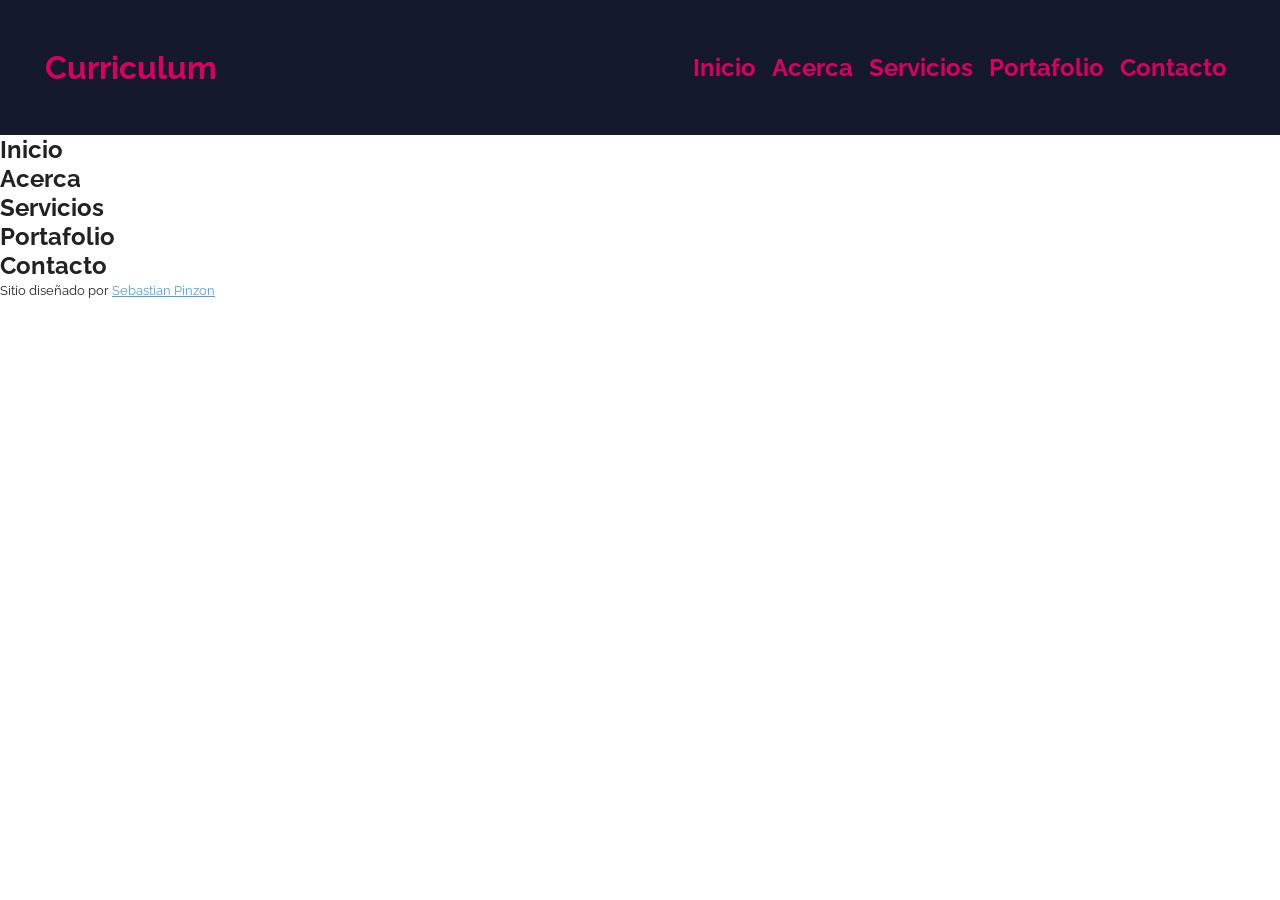
==== index.html @ c669c1c5 "bueno loca pongase a trabajar que falta hasto por hacer" ====
<!DOCTYPE html>
<html lang="en">
<head>
    <meta charset="UTF-8">
    <meta http-equiv="X-UA-Compatible" content="IE=edge">
    <meta name="viewport" content="width=device-width, initial-scale=1.0">
    <title>Landing Page</title>
    <link rel="canonical" href="https://KitanaiTamashi.github.io/Curriculum/Portafolio">
    <link rel="favicon" href="https://KitanaiTamashi.github.io/Curriculum/Portafolio/assets/favicon.png">
    <link rel="stylesheet" href="https://KitanaiTamashi.github.io/Curriculum/Portafolio/assets/favicon.png">
    <meta property="og:image" name="twitter:image" content="https://KitanaiTamashi.github.io/Curriculum/Portafolio/assets/hero-image-home.jpg">
    <meta property="og:url" name="twitter:url" content="https://KitanaiTamashi.github.io/Curriculum/Portafolio">
    <link rel="preconnect" href="https://fonts.googleapis.com">
<link rel="preconnect" href="https://fonts.gstatic.com" crossorigin>
<link href="https://fonts.googleapis.com/css2?family=Raleway:wght@700&display=swap" rel="stylesheet">
    <link rel="stylesheet" href="style.css">
</head>
<body>
  <header class="header">
      <section class="container">
          <div class="logo">
              <a href="index.html">Curriculum</a>
          </div>
          <buttom class="menu-btn">
            <svg xmlns="http://www.w3.org/2000/svg" width="24" height="24" viewBox="0 0 24 24"><path d="M4 6H20V8H4zM4 11H20V13H4zM4 16H20V18H4z"/></svg>
            <svg class="none" xmlns="http://www.w3.org/2000/svg" width="24" height="24" viewBox="0 0 24 24"><path d="M16.192 6.344L11.949 10.586 7.707 6.344 6.293 7.758 10.535 12 6.293 16.242 7.707 17.656 11.949 13.414 16.192 17.656 17.606 16.242 13.364 12 17.606 7.758z"/></svg>
          </buttom>
          <nav class="menu">            
            <a href="#inicio">Inicio</a>
            <a href="#acerca">Acerca</a>
            <a href="#servicios">Servicios</a>
            <a href="#portafolio">Portafolio</a>
            <a href="#contacto">Contacto</a>
          </nav>          
      </section>
  </header>
  <section id="inicio" class="home">
      <h2>Inicio</h2>
  </section>
  <section id="acerca" class="about">
    <h2>Acerca</h2>
</section>
<section id="servicios" class="services">
    <h2>Servicios</h2>
</section>
<section id="portafolio" class="portafolio">
    <h2>Portafolio</h2>
</section>
<section id="contacto" class="contact">
    <h2>Contacto</h2>
</section>
<footer class="footer">
    <small>Sitio diseñado por <a href="https://github.com/KitanaiTamashi">Sebastian Pinzon</a></small>
</footer>
<script src="script.js"></script>
</body>
</html>
---- style.css ----
/**************Custom Properties**************/
:root{
 --first-color: #D90062;
--first-alpha-color: rgba(217, 0, 98, 0.75);
--second-color: #14192D;
--second-alpha-color: rgba(20, 25, 45, 0.75);
--third-color: #501464;
--third-alpha-color: rgba(80, 20, 100, 0.75);
--white-color: #FFFFFF;
--black-color: #000000;
--gray-light-color: #F3F3F3;
--gray-color: #CCCCCC;
--gray-dark-color: #666666;
--black-color: #000000;
--link-color: #509EE3;
--title-color: #333333;
--text-color: #222222;
--white-alpha-color:rgba(255, 255, 255, 0.5);
--black-alpha-color: rgba(0, 0, 0, 0.5);
--font:"raleway",sans-serif;
--max-width: 1200px;
--header-height:6rem;
}

/**************Reset************/
html{
    box-sizing:border-box;
    font-family: var(--font);
    font: size 16px;
    scroll-behavior: smooth;

}

*,
*::after,
*::before{
    box-sizing:inherit;
}
body{
    margin: 0;
    overflow-x: hidden;
    color:var(--text-color);
}
a{
    color:var(--link-color) ;
    transition: all 0.5s ease-out;
}
a:hover{
    opacity: 0.75;
}
h1{
 margin:0;
 font-size:2rem;
}
h2{
    margin:0;
    font-size:1.5rem;
}
h3{
    margin:0;
    font-size:1.25rem;
}
h4{
    margin:0;
    font-size:1rem;
}
h5{
    margin:0;
    font-size:0.85rem;
}
h6{
    margin:0;
 font-size:0.7rem;
}
img{
    max-width:100% ;
    height: auto;
}
p{
    
    line-height: 1.6;
    
}
/**********Components*********/
/************Menu****************/
.menu-btn{
    outline: thin solid var(--first-color);
    border:0;
    cursor: pointer;
    background-color: var(--second-color);
}
.menu-btn svg{
    fill:var(--first-color)
}
.menu{
    position: fixed;
    left: 0;
    bottom: var(--header-height);
    width: 100%;
    display: flex;
    flex-direction: column;
    background-color: var(--second-color);
    opacity: 0;
    pointer-events: none;
    transition: opacity 0.5s ease;
}
.menu.is-active{
    opacity: 1;
    pointer-events: auto;
}
.menu a{
    padding: 1rem;
    font-size: 1.5rem;
    font-weight: bold;
    text-align: center;
    text-decoration: none;
    color: var(--first-color);
}
.menu a:hover{
    color: var(--white-color);
    background-color: var(--first-color);
}

@media screen and (min-width:1024px){
    .menu-btn{
        display: none;
    }
    .menu{
        position: static;
        width: auto;
        flex-direction: row;
        opacity: 1;
        pointer-events: auto;
    }
    .menu a{
        padding: 0.5rem;
    }
    .menu a:hover{
        background-color: transparent;
    }
}
/**********Utilities***********/

.box-shadow-1{
    box-shadow: 4px 4px 16px rgba(0, 0, 0, 0.25);
}

.container {
    margin-left: auto;
    margin-right: auto;
    max-width: var(--max-width);
}

.none {
    display: none;

}

/***********Site Style**********/

.header {
    position: sticky;
    left:0;
    bottom: 0;
    z-index:999;
    padding: 1rem;
    width: 100%;
    height: var(--header-height);
    background-color: var(--second-color);

}
.header > .container{
    display: flex;
    justify-content: space-between;
    align-items: center;
}
.logo a{
    color: var(--first-color);
    font-weight: bold;
    font-size: 2rem;
    text-decoration: none;
}

@media screen and (min-width: 768px){

}


@media screen and (min-width: 1024px) {
    .header{
        position: sticky;
        top: 0;
        padding: 2.8rem;
        height:calc(var(--header-height)-0.5rem);
    }    
}
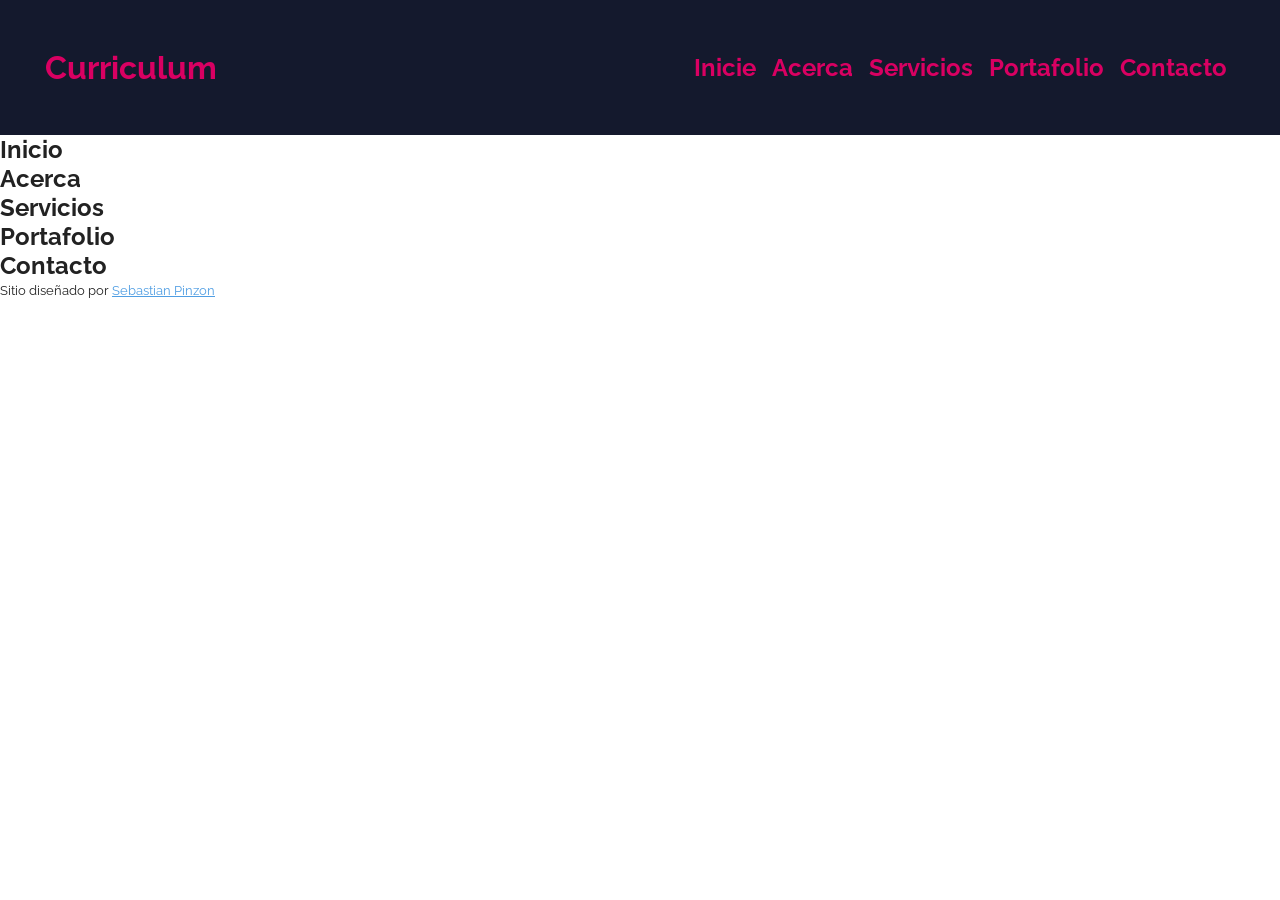
==== commit da4fe65a: "primera subida" ====
--- a/index.html
+++ b/index.html
@@ -26,7 +26,7 @@
             <svg class="none" xmlns="http://www.w3.org/2000/svg" width="24" height="24" viewBox="0 0 24 24"><path d="M16.192 6.344L11.949 10.586 7.707 6.344 6.293 7.758 10.535 12 6.293 16.242 7.707 17.656 11.949 13.414 16.192 17.656 17.606 16.242 13.364 12 17.606 7.758z"/></svg>
           </buttom>
           <nav class="menu">            
-            <a href="#inicio">Inicio</a>
+            <a href="#inicio">Inicie</a>
             <a href="#acerca">Acerca</a>
             <a href="#servicios">Servicios</a>
             <a href="#portafolio">Portafolio</a>
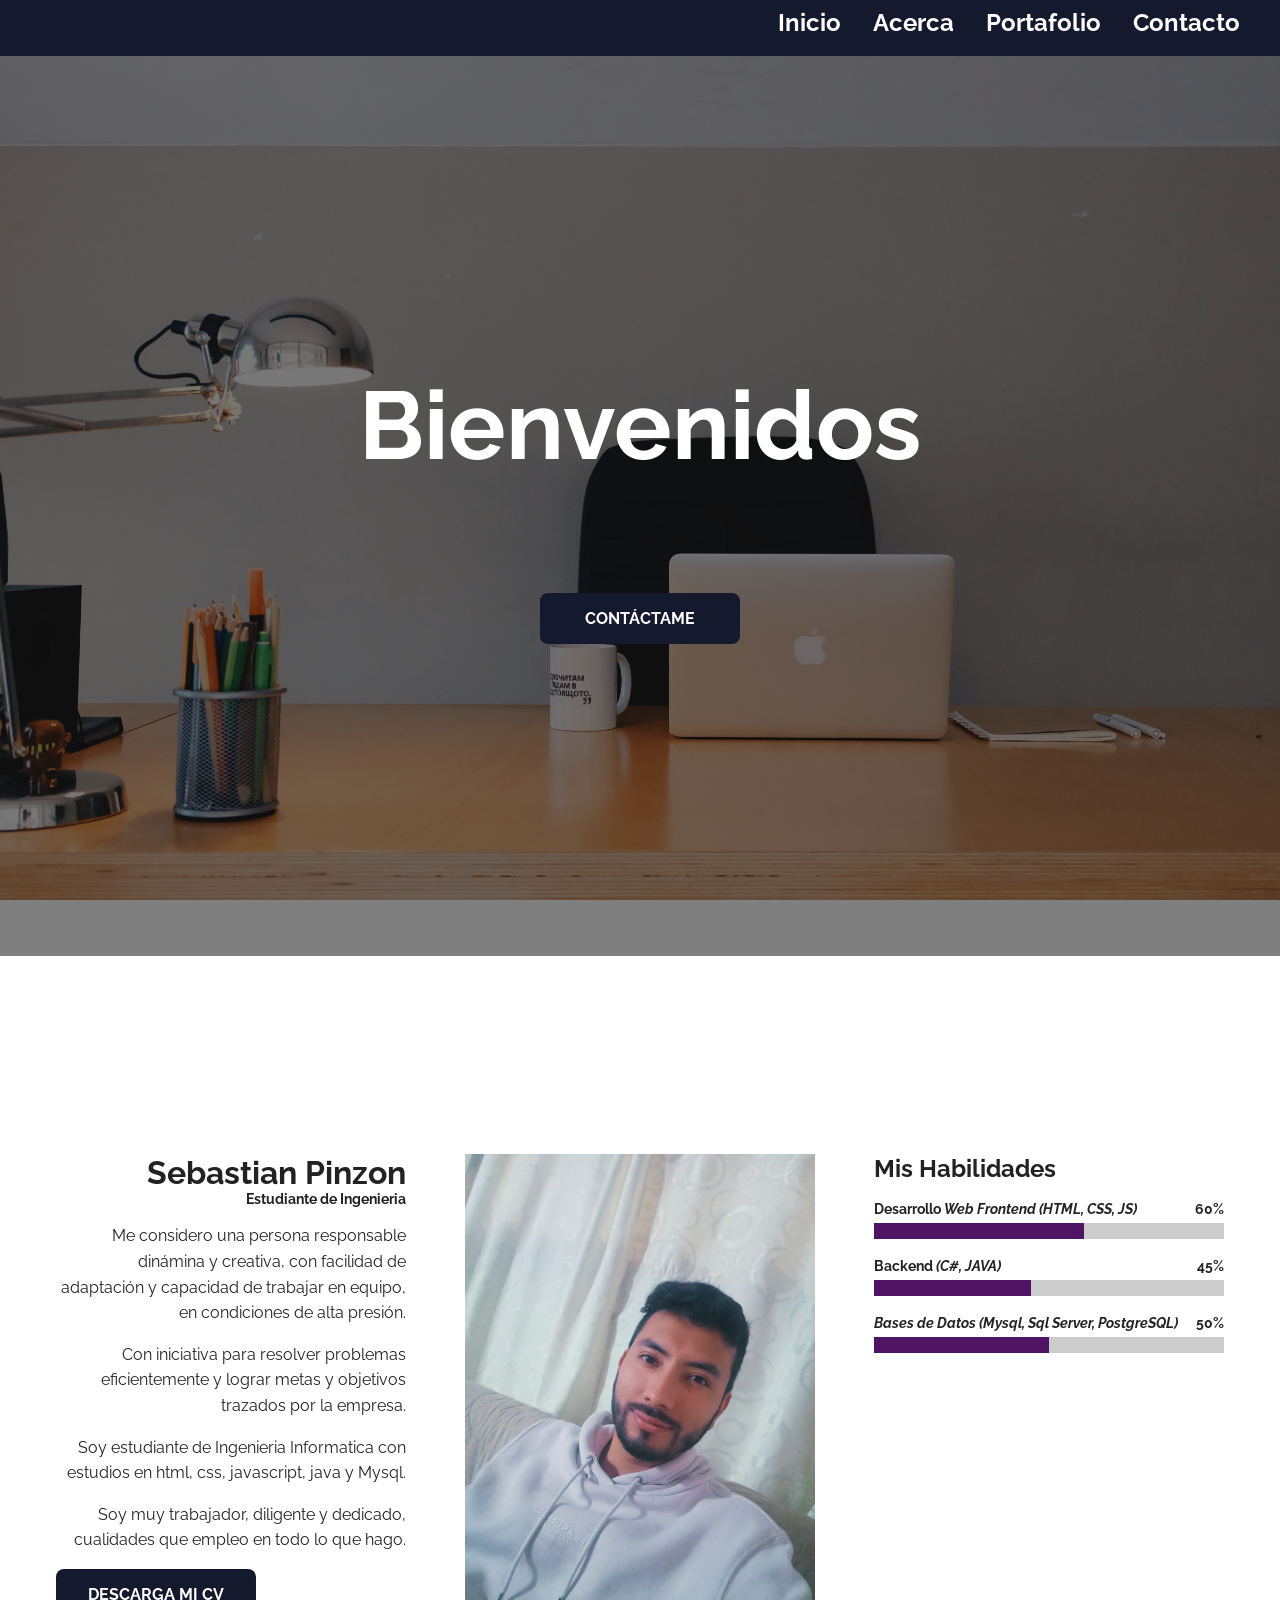
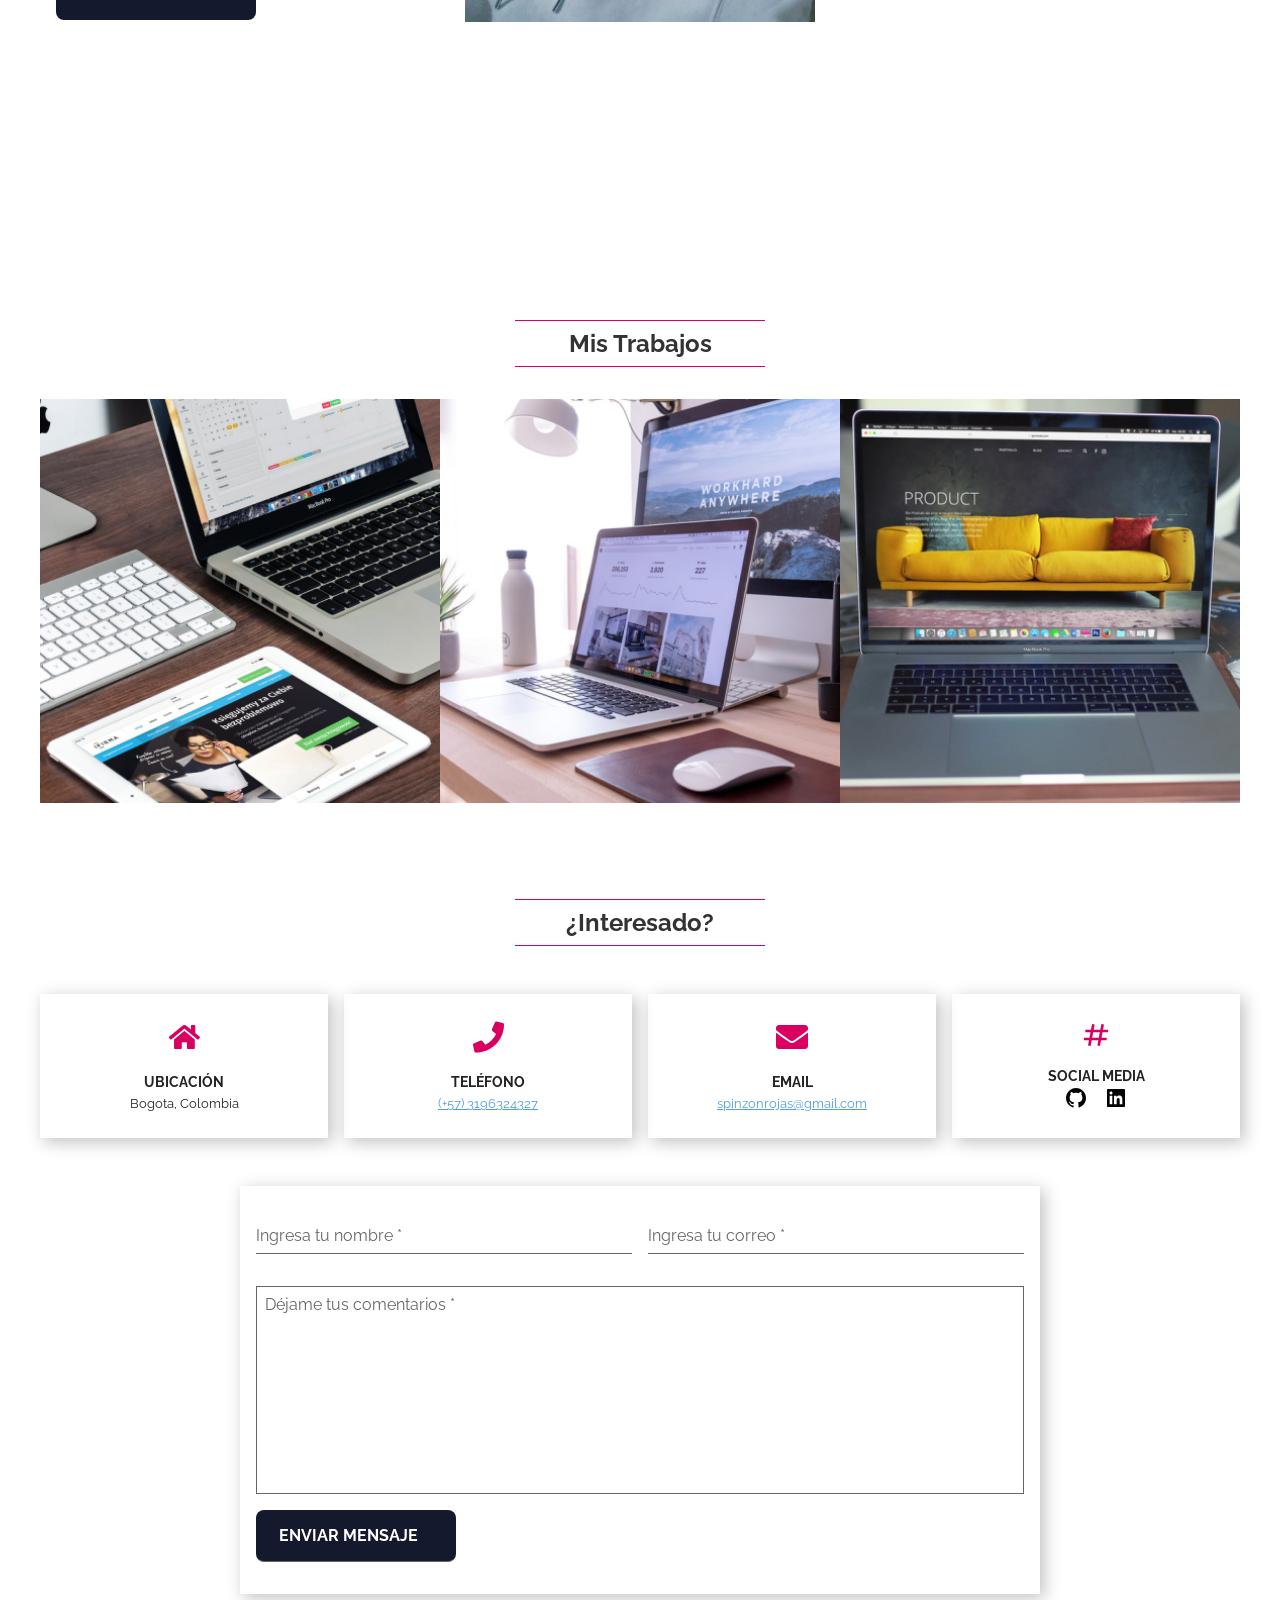
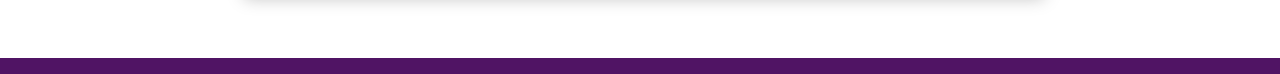
==== commit 7f145b0c: "segundo commit" ====
--- a/index.html
+++ b/index.html
@@ -1,57 +1,417 @@
 <!DOCTYPE html>
-<html lang="en">
+<html lang="es">
+
 <head>
-    <meta charset="UTF-8">
-    <meta http-equiv="X-UA-Compatible" content="IE=edge">
-    <meta name="viewport" content="width=device-width, initial-scale=1.0">
-    <title>Landing Page</title>
-    <link rel="canonical" href="https://KitanaiTamashi.github.io/Curriculum/Portafolio">
-    <link rel="favicon" href="https://KitanaiTamashi.github.io/Curriculum/Portafolio/assets/favicon.png">
-    <link rel="stylesheet" href="https://KitanaiTamashi.github.io/Curriculum/Portafolio/assets/favicon.png">
-    <meta property="og:image" name="twitter:image" content="https://KitanaiTamashi.github.io/Curriculum/Portafolio/assets/hero-image-home.jpg">
-    <meta property="og:url" name="twitter:url" content="https://KitanaiTamashi.github.io/Curriculum/Portafolio">
-    <link rel="preconnect" href="https://fonts.googleapis.com">
-<link rel="preconnect" href="https://fonts.gstatic.com" crossorigin>
-<link href="https://fonts.googleapis.com/css2?family=Raleway:wght@700&display=swap" rel="stylesheet">
-    <link rel="stylesheet" href="style.css">
+  <meta charset="UTF-8">
+  <meta name="viewport" content="width=device-width, initial-scale=1.0">
+  <link rel="preconnect" href="https://fonts.gstatic.com">
+  <link href="https://fonts.googleapis.com/css2?family=Raleway:wght@400;700&display=swap" rel="stylesheet">
+  <link rel="stylesheet" href="style.css">
+  <title>Portafolio CV - jonmircha</title>
+  <meta name="description"
+    content="Hola bienvenidos a mi Portafolio Profesional, soy Sebastian Pinzon, Desarrollador ">
+  <link rel="canonical" href="https://jonmircha.github.io/youtube-taller-maquetacion/portafolio-cv">
+  <link rel="favicon" href="https://jonmircha.github.io/youtube-taller-maquetacion/portafolio-cv/assets/favicon.png">
+  <link rel="apple-touch-icon"
+    href="https://jonmircha.github.io/youtube-taller-maquetacion/portafolio-cv/assets/favicon.png">
+  <meta name="theme-color" content="#d9006">
+  <meta name="twitter:card" content="summary">
+  <meta property="og:type" content="website">
+  <meta property="og:title" name="twitter:title" content="Portafolio CV - jonmircha">
+  <meta property="og:description" name="twitter:description"
+    content="Hola bienvenidos a mi Portafolio Profesional, soy Jonathan MirCha, Desarrollador Web">
+  <meta property="og:image" name="twitter:image"
+    content="https://jonmircha.github.io/youtube-taller-maquetacion/portafolio-cv/assets/hero-image-home.jpg">
+  <meta property="og:url" name="twitter:url"
+    content="https://jonmircha.github.io/youtube-taller-maquetacion/portafolio-cv">
 </head>
+
 <body>
   <header class="header">
-      <section class="container">
-          <div class="logo">
-              <a href="index.html">Curriculum</a>
-          </div>
-          <buttom class="menu-btn">
-            <svg xmlns="http://www.w3.org/2000/svg" width="24" height="24" viewBox="0 0 24 24"><path d="M4 6H20V8H4zM4 11H20V13H4zM4 16H20V18H4z"/></svg>
-            <svg class="none" xmlns="http://www.w3.org/2000/svg" width="24" height="24" viewBox="0 0 24 24"><path d="M16.192 6.344L11.949 10.586 7.707 6.344 6.293 7.758 10.535 12 6.293 16.242 7.707 17.656 11.949 13.414 16.192 17.656 17.606 16.242 13.364 12 17.606 7.758z"/></svg>
-          </buttom>
-          <nav class="menu">            
-            <a href="#inicio">Inicie</a>
-            <a href="#acerca">Acerca</a>
-            <a href="#servicios">Servicios</a>
-            <a href="#portafolio">Portafolio</a>
-            <a href="#contacto">Contacto</a>
-          </nav>          
-      </section>
+    <section class="container">
+      <div class="logo">
+        <a href="index.html"></a>
+      </div>
+      <button class="menu-btn">
+        <svg xmlns="http://www.w3.org/2000/svg" width="24" height="24" viewBox="0 0 24 24">
+          <path d="M4 6H20V8H4zM4 11H20V13H4zM4 16H20V18H4z" />
+        </svg>
+        <svg class="none" xmlns="http://www.w3.org/2000/svg" width="24" height="24" viewBox="0 0 24 24">
+          <path
+            d="M16.192 6.344L11.949 10.586 7.707 6.344 6.293 7.758 10.535 12 6.293 16.242 7.707 17.656 11.949 13.414 16.192 17.656 17.606 16.242 13.364 12 17.606 7.758z" />
+        </svg>
+      </button>
+      <nav class="menu">
+        <a href="#inicio">Inicio</a>
+        <a href="#acerca">Acerca</a>
+        
+        <a href="#portafolio">Portafolio</a>
+        
+        <a href="#contacto">Contacto</a>
+      </nav>
+    </section>
   </header>
   <section id="inicio" class="home">
-      <h2>Inicio</h2>
+    <article class="hero-image" style="--hero-image: url('assets/hero-image-home.jpg'); --hero-attachment: fixed;">
+      <aside class="hero-image-opacity" style="--hero-opacity-color: var(--black-alpha-color);">
+        <div class="hero-image-content">
+          <h2 class="hero-image-title" style="--hero-text-color: var(--white-color);">
+            Bienvenidos <br><br>
+          </h2>
+          <a href="#contacto" class="btn">CONTÁCTAME</a>
+        </div>
+      </aside>
+    </article>
   </section>
-  <section id="acerca" class="about">
-    <h2>Acerca</h2>
-</section>
-<section id="servicios" class="services">
-    <h2>Servicios</h2>
-</section>
-<section id="portafolio" class="portafolio">
-    <h2>Portafolio</h2>
-</section>
-<section id="contacto" class="contact">
-    <h2>Contacto</h2>
-</section>
-<footer class="footer">
-    <small>Sitio diseñado por <a href="https://github.com/KitanaiTamashi">Sebastian Pinzon</a></small>
-</footer>
-<script src="script.js"></script>
+  <section id="acerca" class="about section container full-lg-screen">
+    <article class="text-lg-right">
+      <aside class="text-center text-lg-right">
+        <h1>Sebastian Pinzon</h1>
+        <h5>Estudiante de Ingenieria</h5>
+      </aside>
+      <p>Me considero una persona responsable dinámina y creativa, con facilidad de adaptación y capacidad de trabajar en equipo, en condiciones de alta presión.
+        </p>
+      <p>Con iniciativa para resolver problemas eficientemente y lograr metas y objetivos trazados por la empresa.</p>
+      <p>Soy estudiante de Ingenieria Informatica con estudios en html, css,
+        javascript, java y Mysql.</p>
+      <p>Soy muy trabajador, diligente y dedicado, cualidades que
+        empleo en todo lo que hago.
+      </p>
+      <div class="text-center text-lg-left">
+        <a class="btn" href="assets/Sebastian Pinzon.pdf" download target="_blank" rel="noopener">DESCARGA MI CV</a>
+      </div>
+    </article>
+    <article>
+      <img class="gray-scale" src="assets/SebastianFoto.jpeg" alt="Sebastian">
+    </article>
+    <article>
+      <h2 class="text-center text-lg-left">Mis Habilidades</h2>
+      <div class="progress">
+        <p>
+          <b>Desarrollo <i>Web Frontend (HTML, CSS, JS)</i> </b>
+          <b>60%</b>
+        </p>
+        <progress value="60" min="0" max="100"></progress>
+      </div>
+      <div class="progress">
+        <p>
+          <b>Backend <i>(C#, JAVA)</i></b>
+          <b>45%</b>
+        </p>
+        <progress value="45" min="0" max="100"></progress>
+      </div>
+      <div class="progress">
+        <p>
+          <b><i>Bases de Datos</i>  <i>(Mysql, Sql Server, PostgreSQL)</i></b>
+          <b>50%</b>
+        </p>
+        <progress value="50" min="0" max="100"></progress>
+      </div>
+      
+    </article>
+  </section>
+  
+  <section id="portafolio" class="portfolio section">
+    <div class="container">
+      <h2 class="section-title">Mis Trabajos</h2>
+      <a href="#trabajo-1" class="portfolio-card">
+        <img src="assets/portfolio-1.jpg" alt="Trabajo 1">
+        <aside class="portfolio-card-info">
+          <div>
+            <h3>Proyecto 1</h3>
+            <p>
+              Lorem ipsum dolor sit amet consectetur adipisicing elit. Sunt quibusdam modi dolore, ab unde labore totam
+              repudiandae omnis quam nesciunt eveniet, sequi ipsam ad culpa voluptatibus delectus ex voluptas provident?
+            </p>
+          </div>
+        </aside>
+      </a>
+      <a href="#trabajo-2" class="portfolio-card">
+        <img src="assets/portfolio-2.jpg" alt="Trabajo 2">
+        <aside class="portfolio-card-info">
+          <div>
+            <h3>Proyecto 2</h3>
+            <p>Lorem ipsum dolor sit amet consectetur adipisicing elit. Accusantium deserunt repellat quod cupiditate
+              fugiat
+              impedit vel mollitia eligendi, cumque ipsum nemo repellendus vero asperiores earum non similique numquam
+              recusandae totam?</p>
+          </div>
+        </aside>
+      </a>
+      <a href="#trabajo-3" class="portfolio-card">
+        <img src="assets/portfolio-3.jpg" alt="Trabajo 3">
+        <aside class="portfolio-card-info">
+          <div>
+            <h3>Proyecto 3</h3>
+            <p>Lorem ipsum dolor sit amet consectetur adipisicing elit. Accusantium deserunt repellat quod cupiditate
+              fugiat
+              impedit vel mollitia eligendi, cumque ipsum nemo repellendus vero asperiores earum non similique numquam
+              recusandae totam?</p>
+          </div>
+        </aside>
+      </a>
+      
+    </div>
+  </section>
+  <article class="modal" id="trabajo-1">
+    <div class="modal-content">
+      <a href="#cerrar" class="modal-close">
+        <svg xmlns="http://www.w3.org/2000/svg" width="24" height="24" viewBox="0 0 24 24">
+          <path
+            d="M12,2C6.486,2,2,6.486,2,12s4.486,10,10,10s10-4.486,10-10S17.514,2,12,2z M16.207,14.793l-1.414,1.414L12,13.414 l-2.793,2.793l-1.414-1.414L10.586,12L7.793,9.207l1.414-1.414L12,10.586l2.793-2.793l1.414,1.414L13.414,12L16.207,14.793z" />
+        </svg>
+      </a>
+      <article class="portfolio-modal">
+        <img src="assets/portfolio-1.jpg" alt="Trabajo 1">
+        <div class="portfolio-info">
+          <h3>NOMBRE DEL PROYECTO 1</h3>
+          <p>Lorem ipsum dolor sit amet consectetur adipisicing elit. Laborum aliquid delectus ea alias. Deserunt sunt
+            inventore quos nulla rerum sit, recusandae unde temporibus ut cupiditate officiis, sint ea nam earum!</p>
+          <aside class="portfolio-details">
+            <small><b>CLIENTE:</b></small>
+            <small>Nombre del Cliente</small>
+            <small><b>FECHA:</b></small>
+            <small>24/12/2020</small>
+            <small><b>TIPO:</b></small>
+            <small>Tipo de Proyecto</small>
+            <small><b>ENLACE:</b></small>
+            <small><a href="https://proyecto.com" target="_blank" rel="noopener">https://proyecto.com</a></small>
+          </aside>
+        </div>
+      </article>
+    </div>
+  </article>
+  <article class="modal" id="trabajo-2">
+    <div class="modal-content">
+      <a href="#cerrar" class="modal-close">
+        <svg xmlns="http://www.w3.org/2000/svg" width="24" height="24" viewBox="0 0 24 24">
+          <path
+            d="M12,2C6.486,2,2,6.486,2,12s4.486,10,10,10s10-4.486,10-10S17.514,2,12,2z M16.207,14.793l-1.414,1.414L12,13.414 l-2.793,2.793l-1.414-1.414L10.586,12L7.793,9.207l1.414-1.414L12,10.586l2.793-2.793l1.414,1.414L13.414,12L16.207,14.793z" />
+        </svg>
+      </a>
+      <article class="portfolio-modal">
+        <img src="assets/portfolio-2.jpg" alt="Trabajo 2">
+        <div class="portfolio-info">
+          <h3>NOMBRE DEL PROYECTO 2</h3>
+          <p>Lorem ipsum dolor sit amet consectetur adipisicing elit. Laborum aliquid delectus ea alias. Deserunt sunt
+            inventore quos nulla rerum sit, recusandae unde temporibus ut cupiditate officiis, sint ea nam earum!</p>
+          <aside class="portfolio-details">
+            <small><b>CLIENTE:</b></small>
+            <small>Nombre del Cliente</small>
+            <small><b>FECHA:</b></small>
+            <small>24/12/2020</small>
+            <small><b>TIPO:</b></small>
+            <small>Tipo de Proyecto</small>
+            <small><b>ENLACE:</b></small>
+            <small><a href="https://proyecto.com" target="_blank" rel="noopener">https://proyecto.com</a></small>
+          </aside>
+        </div>
+      </article>
+    </div>
+  </article>
+  <article class="modal" id="trabajo-3">
+    <div class="modal-content">
+      <a href="#cerrar" class="modal-close">
+        <svg xmlns="http://www.w3.org/2000/svg" width="24" height="24" viewBox="0 0 24 24">
+          <path
+            d="M12,2C6.486,2,2,6.486,2,12s4.486,10,10,10s10-4.486,10-10S17.514,2,12,2z M16.207,14.793l-1.414,1.414L12,13.414 l-2.793,2.793l-1.414-1.414L10.586,12L7.793,9.207l1.414-1.414L12,10.586l2.793-2.793l1.414,1.414L13.414,12L16.207,14.793z" />
+        </svg>
+      </a>
+      <article class="portfolio-modal">
+        <img src="assets/portfolio-3.jpg" alt="Trabajo 3">
+        <div class="portfolio-info">
+          <h3>NOMBRE DEL PROYECTO 3</h3>
+          <p>Lorem ipsum dolor sit amet consectetur adipisicing elit. Laborum aliquid delectus ea alias. Deserunt sunt
+            inventore quos nulla rerum sit, recusandae unde temporibus ut cupiditate officiis, sint ea nam earum!</p>
+          <aside class="portfolio-details">
+            <small><b>CLIENTE:</b></small>
+            <small>Nombre del Cliente</small>
+            <small><b>FECHA:</b></small>
+            <small>24/12/2020</small>
+            <small><b>TIPO:</b></small>
+            <small>Tipo de Proyecto</small>
+            <small><b>ENLACE:</b></small>
+            <small><a href="https://proyecto.com" target="_blank" rel="noopener">https://proyecto.com</a></small>
+          </aside>
+        </div>
+      </article>
+    </div>
+  </article>
+  <article class="modal" id="trabajo-4">
+    <div class="modal-content">
+      <a href="#cerrar" class="modal-close">
+        <svg xmlns="http://www.w3.org/2000/svg" width="24" height="24" viewBox="0 0 24 24">
+          <path
+            d="M12,2C6.486,2,2,6.486,2,12s4.486,10,10,10s10-4.486,10-10S17.514,2,12,2z M16.207,14.793l-1.414,1.414L12,13.414 l-2.793,2.793l-1.414-1.414L10.586,12L7.793,9.207l1.414-1.414L12,10.586l2.793-2.793l1.414,1.414L13.414,12L16.207,14.793z" />
+        </svg>
+      </a>
+      <article class="portfolio-modal">
+        <img src="assets/portfolio-4.jpg" alt="Trabajo 4">
+        <div class="portfolio-info">
+          <h3>NOMBRE DEL PROYECTO 4</h3>
+          <p>Lorem ipsum dolor sit amet consectetur adipisicing elit. Laborum aliquid delectus ea alias. Deserunt sunt
+            inventore quos nulla rerum sit, recusandae unde temporibus ut cupiditate officiis, sint ea nam earum!</p>
+          <aside class="portfolio-details">
+            <small><b>CLIENTE:</b></small>
+            <small>Nombre del Cliente</small>
+            <small><b>FECHA:</b></small>
+            <small>24/12/2020</small>
+            <small><b>TIPO:</b></small>
+            <small>Tipo de Proyecto</small>
+            <small><b>ENLACE:</b></small>
+            <small><a href="https://proyecto.com" target="_blank" rel="noopener">https://proyecto.com</a></small>
+          </aside>
+        </div>
+      </article>
+    </div>
+  </article>
+  <article class="modal" id="trabajo-5">
+    <div class="modal-content">
+      <a href="#cerrar" class="modal-close">
+        <svg xmlns="http://www.w3.org/2000/svg" width="24" height="24" viewBox="0 0 24 24">
+          <path
+            d="M12,2C6.486,2,2,6.486,2,12s4.486,10,10,10s10-4.486,10-10S17.514,2,12,2z M16.207,14.793l-1.414,1.414L12,13.414 l-2.793,2.793l-1.414-1.414L10.586,12L7.793,9.207l1.414-1.414L12,10.586l2.793-2.793l1.414,1.414L13.414,12L16.207,14.793z" />
+        </svg>
+      </a>
+      <article class="portfolio-modal">
+        <img src="assets/portfolio-5.jpg" alt="Trabajo 5">
+        <div class="portfolio-info">
+          <h3>NOMBRE DEL PROYECTO 5</h3>
+          <p>Lorem ipsum dolor sit amet consectetur adipisicing elit. Laborum aliquid delectus ea alias. Deserunt sunt
+            inventore quos nulla rerum sit, recusandae unde temporibus ut cupiditate officiis, sint ea nam earum!</p>
+          <aside class="portfolio-details">
+            <small><b>CLIENTE:</b></small>
+            <small>Nombre del Cliente</small>
+            <small><b>FECHA:</b></small>
+            <small>24/12/2020</small>
+            <small><b>TIPO:</b></small>
+            <small>Tipo de Proyecto</small>
+            <small><b>ENLACE:</b></small>
+            <small><a href="https://proyecto.com" target="_blank" rel="noopener">https://proyecto.com</a></small>
+          </aside>
+        </div>
+      </article>
+    </div>
+  </article>
+  <article class="modal" id="trabajo-6">
+    <div class="modal-content">
+      <a href="#cerrar" class="modal-close">
+        <svg xmlns="http://www.w3.org/2000/svg" width="24" height="24" viewBox="0 0 24 24">
+          <path
+            d="M12,2C6.486,2,2,6.486,2,12s4.486,10,10,10s10-4.486,10-10S17.514,2,12,2z M16.207,14.793l-1.414,1.414L12,13.414 l-2.793,2.793l-1.414-1.414L10.586,12L7.793,9.207l1.414-1.414L12,10.586l2.793-2.793l1.414,1.414L13.414,12L16.207,14.793z" />
+        </svg>
+      </a>
+      <article class="portfolio-modal">
+        <img src="assets/portfolio-6.jpg" alt="Trabajo 6">
+        <div class="portfolio-info">
+          <h3>NOMBRE DEL PROYECTO 6</h3>
+          <p>Lorem ipsum dolor sit amet consectetur adipisicing elit. Laborum aliquid delectus ea alias. Deserunt sunt
+            inventore quos nulla rerum sit, recusandae unde temporibus ut cupiditate officiis, sint ea nam earum!</p>
+          <aside class="portfolio-details">
+            <small><b>CLIENTE:</b></small>
+            <small>Nombre del Cliente</small>
+            <small><b>FECHA:</b></small>
+            <small>24/12/2020</small>
+            <small><b>TIPO:</b></small>
+            <small>Tipo de Proyecto</small>
+            <small><b>ENLACE:</b></small>
+            <small><a href="https://proyecto.com" target="_blank" rel="noopener">https://proyecto.com</a></small>
+          </aside>
+        </div>
+      </article>
+    </div>
+  </article>
+  
+  <section id="contacto" class="contact section">
+    <div class="container">
+      <h2 class="section-title">¿Interesado?</h2>
+      <article class="contact-cards">
+        <aside class="contact-card box-shadow-1">
+          <svg width="37" height="28" viewBox="0 0 37 28" fill="none" xmlns="http://www.w3.org/2000/svg">
+            <path
+              d="M18.5 7.3125L7 16.8125V27C7 27.5625 7.4375 28 8 28H15C15.5 28 15.9375 27.5625 15.9375 27V21C15.9375 20.5 16.4375 20 16.9375 20H20.9375C21.5 20 21.9375 20.5 21.9375 21V27C21.9375 27.5625 22.4375 28 22.9375 28H30C30.5 28 31 27.5625 31 27V16.75L19.4375 7.3125C19.3125 7.1875 19.125 7.125 19 7.125C18.8125 7.125 18.625 7.1875 18.5 7.3125ZM36.6875 13.75L31.5 9.4375V0.8125C31.5 0.375 31.125 0.0625 30.75 0.0625H27.25C26.8125 0.0625 26.5 0.375 26.5 0.8125V5.3125L20.875 0.6875C20.375 0.3125 19.6875 0.0625 19 0.0625C18.25 0.0625 17.5625 0.3125 17.0625 0.6875L1.25 13.75C1.0625 13.875 0.9375 14.125 0.9375 14.3125C0.9375 14.5 1.0625 14.6875 1.125 14.8125L2.75 16.75C2.875 16.9375 3.0625 17 3.3125 17C3.5 17 3.6875 16.9375 3.8125 16.8125L18.5 4.75C18.625 4.625 18.8125 4.5625 19 4.5625C19.125 4.5625 19.3125 4.625 19.4375 4.75L34.125 16.8125C34.25 16.9375 34.4375 17 34.625 17C34.875 17 35.0625 16.9375 35.1875 16.75L36.8125 14.8125C36.9375 14.6875 37 14.5 37 14.3125C37 14.125 36.875 13.875 36.6875 13.75Z"
+              fill="#D90062" />
+          </svg>
+          <h5>UBICACIÓN</h5>
+          <small>Bogota, Colombia</small>
+        </aside>
+        <aside class="contact-card box-shadow-1">
+          <svg width="33" height="32" viewBox="0 0 33 32" fill="none" xmlns="http://www.w3.org/2000/svg">
+            <path
+              d="M31.8125 1.5625L25.3125 0.0625C24.625 -0.125 23.875 0.25 23.5625 0.9375L20.5625 7.9375C20.3125 8.5625 20.5 9.25 21 9.6875L24.8125 12.8125C22.5625 17.5625 18.625 21.5625 13.75 23.875L10.625 20.0625C10.1875 19.5625 9.5 19.375 8.875 19.625L1.875 22.625C1.1875 22.9375 0.875 23.6875 1 24.375L2.5 30.875C2.6875 31.5625 3.25 32 4 32C20 32 33 19.0625 33 3C33 2.3125 32.5 1.75 31.8125 1.5625Z"
+              fill="#D90062" />
+          </svg>
+          <h5>TELÉFONO</h5>
+          <small><a href="tel:5512345678">(+57) 3196324327</a></small>
+        </aside>
+        <aside class="contact-card box-shadow-1">
+          <svg width="32" height="24" viewBox="0 0 32 24" fill="none" xmlns="http://www.w3.org/2000/svg">
+            <path
+              d="M31.375 7.9375C29.9375 9.0625 28.125 10.4375 21.75 15.0625C20.5 16 18.1875 18.0625 16 18.0625C13.75 18.0625 11.5 16 10.1875 15.0625C3.8125 10.4375 2 9.0625 0.5625 7.9375C0.3125 7.75 0 7.9375 0 8.25V21C0 22.6875 1.3125 24 3 24H29C30.625 24 32 22.6875 32 21V8.25C32 7.9375 31.625 7.75 31.375 7.9375ZM16 16C17.4375 16.0625 19.5 14.1875 20.5625 13.4375C28.875 7.4375 29.5 6.875 31.375 5.375C31.75 5.125 32 4.6875 32 4.1875V3C32 1.375 30.625 0 29 0H3C1.3125 0 0 1.375 0 3V4.1875C0 4.6875 0.1875 5.125 0.5625 5.375C2.4375 6.875 3.0625 7.4375 11.375 13.4375C12.4375 14.1875 14.5 16.0625 16 16Z"
+              fill="#D90062" />
+          </svg>
+          <h5>EMAIL</h5>
+          <small><a href="mailto:spinzonrojas@gmail.com">spinzonrojas@gmail.com</a></small>
+        </aside>
+        <aside class="contact-card box-shadow-1">
+          <svg xmlns="http://www.w3.org/2000/svg" width="24" height="24" viewBox="0 0 24 24">
+            <path
+              d="M16.018,3.815L15.232,8h-4.966l0.716-3.815L9.018,3.815L8.232,8H4v2h3.857l-0.751,4H3v2h3.731l-0.714,3.805l1.965,0.369 L8.766,16h4.966l-0.714,3.805l1.965,0.369L15.766,16H20v-2h-3.859l0.751-4H21V8h-3.733l0.716-3.815L16.018,3.815z M14.106,14H9.141 l0.751-4h4.966L14.106,14z" />
+          </svg>
+          <h5>SOCIAL MEDIA</h5>
+          <small class="social-media">
+            
+            <a href="https://github.com/KitanaiTamashi" target="_blank" rel="noopener">
+              <svg xmlns="http://www.w3.org/2000/svg" width="24" height="24" viewBox="0 0 24 24">
+                <path fill-rule="evenodd" clip-rule="evenodd"
+                  d="M12.026,2c-5.509,0-9.974,4.465-9.974,9.974c0,4.406,2.857,8.145,6.821,9.465	c0.499,0.09,0.679-0.217,0.679-0.481c0-0.237-0.008-0.865-0.011-1.696c-2.775,0.602-3.361-1.338-3.361-1.338	c-0.452-1.152-1.107-1.459-1.107-1.459c-0.905-0.619,0.069-0.605,0.069-0.605c1.002,0.07,1.527,1.028,1.527,1.028	c0.89,1.524,2.336,1.084,2.902,0.829c0.091-0.645,0.351-1.085,0.635-1.334c-2.214-0.251-4.542-1.107-4.542-4.93	c0-1.087,0.389-1.979,1.024-2.675c-0.101-0.253-0.446-1.268,0.099-2.64c0,0,0.837-0.269,2.742,1.021	c0.798-0.221,1.649-0.332,2.496-0.336c0.849,0.004,1.701,0.115,2.496,0.336c1.906-1.291,2.742-1.021,2.742-1.021	c0.545,1.372,0.203,2.387,0.099,2.64c0.64,0.696,1.024,1.587,1.024,2.675c0,3.833-2.33,4.675-4.552,4.922	c0.355,0.308,0.675,0.916,0.675,1.846c0,1.334-0.012,2.41-0.012,2.737c0,0.267,0.178,0.577,0.687,0.479	C19.146,20.115,22,16.379,22,11.974C22,6.465,17.535,2,12.026,2z" />
+              </svg>
+            </a>
+            <a href="https://www.linkedin.com/in/sebastian-pinzon-r/" target="_blank" rel="noopener">
+              <svg xmlns="http://www.w3.org/2000/svg" width="24" height="24" viewBox="0 0 24 24">
+                <path
+                  d="M20,3H4C3.447,3,3,3.448,3,4v16c0,0.552,0.447,1,1,1h16c0.553,0,1-0.448,1-1V4C21,3.448,20.553,3,20,3z M8.339,18.337H5.667	v-8.59h2.672V18.337z M7.003,8.574c-0.856,0-1.548-0.694-1.548-1.548s0.691-1.548,1.548-1.548c0.854,0,1.548,0.693,1.548,1.548	S7.857,8.574,7.003,8.574z M18.338,18.337h-2.669V14.16c0-0.996-0.018-2.277-1.388-2.277c-1.39,0-1.601,1.086-1.601,2.207v4.248	h-2.667v-8.59h2.56v1.174h0.037c0.355-0.675,1.227-1.387,2.524-1.387c2.704,0,3.203,1.778,3.203,4.092V18.337z" />
+              </svg>
+            </a>
+           
+          </small>
+        </aside>
+      </article>
+      <form class="contact-form box-shadow-1">
+        <input type="text" name="name" placeholder="Ingresa tu nombre *"
+          title="Nombre sólo acepta letras y espacios en blanco" pattern="^[A-Za-zÑñÁáÉéÍíÓóÚúÜü\s]+$" required>
+        <input type="email" name="email" placeholder="Ingresa tu correo *" title="Email incorrecto"
+          pattern="^[a-z0-9]+(\.[_a-z0-9]+)*@[a-z0-9-]+(\.[a-z0-9-]+)*(\.[a-z]{2,15})$" required>
+        <textarea name="comments" cols="50" rows="10" placeholder="Déjame tus comentarios *" required></textarea>
+        <div class="contact-form-loader text-center none">
+          <img src=" assets/loader.svg" alt="Enviando...">
+        </div>
+        <input class="btn" type="submit" value="ENVIAR MENSAJE">
+      </form>
+      <article id="gracias" class="modal">
+        <div class="modal-content">
+          <article class="contact-form-response">
+            <h3>
+              ¡Muchas Gracias!
+              <br>
+              Por tus comentarios
+            </h3>
+            <svg xmlns="http://www.w3.org/2000/svg" width="24" height="24" viewBox="0 0 24 24">
+              <path d="M12,18c4,0,5-4,5-4H7C7,14,8,18,12,18z" />
+              <path
+                d="M12,2C6.486,2,2,6.486,2,12c0,5.514,4.486,10,10,10s10-4.486,10-10C22,6.486,17.514,2,12,2z M12,20c-4.411,0-8-3.589-8-8 s3.589-8,8-8s8,3.589,8,8S16.411,20,12,20z" />
+              <path
+                d="M13 12l2 .012C15.012 11.55 15.194 11 16 11s.988.55 1 1h2c0-1.206-.799-3-3-3S13 10.794 13 12zM8 11c.806 0 .988.55 1 1h2c0-1.206-.799-3-3-3s-3 1.794-3 3l2 .012C7.012 11.55 7.194 11 8 11z" />
+            </svg>
+          </article>
+        </div>
+      </article>
+    </div>
+  </section>
+  <footer class="footer">
+    <small><a href="" target="_blank" rel="noopener"></a></small>
+  </footer>
+  <script src="script.js"></script>
 </body>
-</html>+
+</html>
--- a/style.css
+++ b/style.css
@@ -1,196 +1,728 @@
-/**************Custom Properties**************/
-:root{
- --first-color: #D90062;
---first-alpha-color: rgba(217, 0, 98, 0.75);
---second-color: #14192D;
---second-alpha-color: rgba(20, 25, 45, 0.75);
---third-color: #501464;
---third-alpha-color: rgba(80, 20, 100, 0.75);
---white-color: #FFFFFF;
---black-color: #000000;
---gray-light-color: #F3F3F3;
---gray-color: #CCCCCC;
---gray-dark-color: #666666;
---black-color: #000000;
---link-color: #509EE3;
---title-color: #333333;
---text-color: #222222;
---white-alpha-color:rgba(255, 255, 255, 0.5);
---black-alpha-color: rgba(0, 0, 0, 0.5);
---font:"raleway",sans-serif;
---max-width: 1200px;
---header-height:6rem;
-}
-
-/**************Reset************/
-html{
-    box-sizing:border-box;
-    font-family: var(--font);
-    font: size 16px;
-    scroll-behavior: smooth;
-
+/* ********** Custom Properties ********** */
+:root {
+  --first-color: #d90062;
+  --first-alpha-color: rgba(217, 0, 98, 0.75);
+  --second-color: #14192d;
+  --second-alpha-color: rgba(20, 25, 45, 0.75);
+  --third-color: #501464;
+  --third-alpha-color: rgba(80, 20, 100, 0.75);
+  --white-color: #fff;
+  --gray-light-color: #f3f3f3;
+  --gray-color: #ccc;
+  --gray-dark-color: #666;
+  --black-color: #000;
+  --link-color: #509ee3;
+  --title-color: #333;
+  --text-color: #222;
+  --white-alpha-color: rgba(255, 255, 255, 0.5);
+  --black-alpha-color: rgba(0, 0, 0, 0.5);
+  --font: "Raleway", sans-serif;
+  --max-width: 1200px;
+  --header-height: 4rem;
+}
+
+/* ********** Reset ********** */
+html {
+  box-sizing: border-box;
+  font-family: var(--font);
+  font-size: 16px;
+  scroll-behavior: smooth;
 }
 
 *,
 *::after,
-*::before{
-    box-sizing:inherit;
-}
-body{
-    margin: 0;
-    overflow-x: hidden;
-    color:var(--text-color);
-}
-a{
-    color:var(--link-color) ;
-    transition: all 0.5s ease-out;
-}
-a:hover{
-    opacity: 0.75;
-}
-h1{
- margin:0;
- font-size:2rem;
-}
-h2{
-    margin:0;
-    font-size:1.5rem;
-}
-h3{
-    margin:0;
-    font-size:1.25rem;
-}
-h4{
-    margin:0;
-    font-size:1rem;
-}
-h5{
-    margin:0;
-    font-size:0.85rem;
-}
-h6{
-    margin:0;
- font-size:0.7rem;
-}
-img{
-    max-width:100% ;
-    height: auto;
-}
-p{
-    
-    line-height: 1.6;
-    
-}
-/**********Components*********/
-/************Menu****************/
-.menu-btn{
-    outline: thin solid var(--first-color);
-    border:0;
-    cursor: pointer;
-    background-color: var(--second-color);
-}
-.menu-btn svg{
-    fill:var(--first-color)
-}
-.menu{
-    position: fixed;
-    left: 0;
-    bottom: var(--header-height);
-    width: 100%;
-    display: flex;
-    flex-direction: column;
-    background-color: var(--second-color);
-    opacity: 0;
-    pointer-events: none;
-    transition: opacity 0.5s ease;
-}
-.menu.is-active{
+*::before {
+  box-sizing: inherit;
+}
+
+body {
+  margin: 0;
+  overflow-x: hidden;
+  color: var(--text-color);
+}
+
+a {
+  color: var(--link-color);
+  transition: all 0.5s ease-out;
+}
+
+a:hover {
+  opacity: 0.75;
+}
+
+h1 {
+  margin: 0;
+  font-size: 2rem;
+}
+
+h2 {
+  margin: 0;
+  font-size: 1.5rem;
+}
+
+h3 {
+  margin: 0;
+  font-size: 1.25rem;
+}
+
+h4 {
+  margin: 0;
+  font-size: 1rem;
+}
+
+h5 {
+  margin: 0;
+  font-size: 0.85rem;
+}
+
+h6 {
+  margin: 0;
+  font-size: 0.7rem;
+}
+
+img {
+  max-width: 100%;
+  height: auto;
+}
+
+p {
+  line-height: 1.6;
+}
+
+/* ********** Components ********** */
+
+/* ********** Carousel ********** */
+@keyframes carousel-slide {
+  0% {
+    transform: translateX(0%);
+  }
+
+  25% {
+    transform: translateX(-25%);
+  }
+
+  50% {
+    transform: translateX(-50%);
+  }
+
+  75% {
+    transform: translateX(-75%);
+  }
+}
+
+.carousel {
+  margin: 2rem auto;
+  padding: 2rem 0;
+  max-width: 800px;
+  text-align: center;
+  overflow-x: hidden;
+  background-color: var(--carousel-bg-color);
+}
+
+.carousel .slides {
+  padding-left: 0;
+  /* 100% por cada slide */
+  width: 400%;
+  display: flex;
+  list-style: none;
+  transition: transform 0.5s ease-in-out;
+  animation: carousel-slide 12s ease-in-out 3s;
+}
+
+.carousel input {
+  display: none;
+}
+
+.carousel label {
+  border: medium solid var(--gray-dark-color);
+  border-radius: 50%;
+  margin: 0 0.25rem;
+  display: inline-block;
+  width: 0.75rem;
+  height: 0.75rem;
+  cursor: pointer;
+}
+
+#slide-1:checked ~ .slides {
+  transform: translateX(0%);
+}
+
+#slide-2:checked ~ .slides {
+  transform: translateX(-25%);
+}
+
+#slide-3:checked ~ .slides {
+  transform: translateX(-50%);
+}
+
+#slide-4:checked ~ .slides {
+  transform: translateX(-75%);
+}
+
+#slide-1:checked ~ .slides-nav label#dot-1,
+#slide-2:checked ~ .slides-nav label#dot-2,
+#slide-3:checked ~ .slides-nav label#dot-3,
+#slide-4:checked ~ .slides-nav label#dot-4 {
+  background-color: var(--gray-dark-color);
+}
+
+/* ********** Contact Form ********** */
+
+.contact-form {
+  margin: 2rem auto;
+  padding: 1rem;
+  max-width: 800px;
+}
+
+.contact-form > * {
+  padding: 0.5rem;
+  margin: 1rem auto;
+  display: block;
+  width: 100%;
+}
+
+.contact-form input,
+.contact-form textarea {
+  font-size: 0.85rem;
+  font-family: var(--font);
+}
+
+.contact-form input {
+  border: 0;
+  padding-left: 0;
+  border-bottom: thin solid var(--gray-dark-color);
+}
+
+.contact-form textarea {
+  border: thin solid var(--gray-dark-color);
+  resize: none;
+}
+
+.contact-form input[type="submit"] {
+  margin-top: 0;
+  cursor: pointer;
+  transition: all 0.5s ease-out;
+}
+
+.contact-form input[type="submit"]:hover {
+  opacity: 0.75;
+}
+
+.contact-form *::placeholder {
+  color: var(--gray-dark-color);
+}
+
+.contact-form-response {
+  padding: 1rem;
+  width: 400px;
+  text-align: center;
+  background-color: var(--white-color);
+}
+.contact-form-response svg {
+  margin-top: 2rem;
+  width: 4rem;
+  height: 4rem;
+  fill: var(--first-color);
+}
+
+.modal#gracias:target {
+  opacity: 1;
+  pointer-events: auto;
+}
+
+@media screen and (min-width: 1024px) {
+  .contact-form {
+    display: grid;
+    grid-template-columns: repeat(2, 1fr);
+    column-gap: 1rem;
+  }
+
+  .contact-form input,
+  .contact-form textarea {
+    font-size: 1rem;
+  }
+
+  .contact-form textarea,
+  .contact-form-loader {
+    grid-column: span 2;
+  }
+
+  .contact-form input[type="submit"] {
+    margin-left: 0;
+  }
+}
+
+/* ********** HeroImage ********** */
+.hero-image {
+  background-image: var(--hero-image);
+  background-repeat: no-repeat;
+  background-size: cover;
+  background-position: center;
+  background-attachment: var(--hero-attachment);
+}
+
+.hero-image-opacity {
+  width: 100%;
+  min-height: 100vh;
+  display: flex;
+  justify-content: center;
+  align-items: center;
+  text-align: center;
+  background-color: var(--hero-opacity-color);
+}
+
+.hero-image-title {
+  font-size: 7.5vw;
+  color: var(--hero-text-color);
+}
+
+/* ********** Menu ********** */
+.menu-btn {
+  outline: thin solid var(--first-color);
+  border: 0;
+  cursor: pointer;
+  background-color: var(--second-color);
+}
+
+.menu-btn svg {
+  fill: var(--first-color);
+}
+
+.menu {
+  position: fixed;
+  left: 0;
+  bottom: var(--header-height);
+  width: 100%;
+  display: flex;
+  flex-direction: column;
+  background-color: var(--second-color);
+  opacity: 0;
+  pointer-events: none;
+  transition: opacity 0.5s ease;
+}
+
+.menu.is-active {
+  opacity: 1;
+  pointer-events: auto;
+}
+
+.menu a {
+  padding: 1rem;
+  font-size: 1.5rem;
+  font-weight: bold;
+  text-align: center;
+  text-decoration: none;
+  color: var(--white-color);
+}
+
+.menu a:hover {
+  color: var(--white-color);
+  background-color: var(--first-color);
+}
+
+@media screen and (min-width: 1024px) {
+  .menu-btn {
+    display: none;
+  }
+
+  .menu {
+    position: static;
+    width: auto;
+    flex-direction: row;
     opacity: 1;
     pointer-events: auto;
-}
-.menu a{
-    padding: 1rem;
-    font-size: 1.5rem;
-    font-weight: bold;
+  }
+
+  .menu a {
+    padding: 0 1rem;
+  }
+
+  .menu a:last-child {
+    padding-right: 0;
+  }
+
+  .menu a:hover {
+    background-color: transparent;
+  }
+}
+
+/* ********** Modal ********** */
+.modal {
+  position: fixed;
+  z-index: 999;
+  top: 0;
+  right: 0;
+  bottom: 0;
+  left: 0;
+  display: flex;
+  justify-content: center;
+  align-items: center;
+  background-color: var(--black-alpha-color);
+  opacity: 0;
+  pointer-events: none;
+  transition: all 1s;
+}
+
+.modal-content {
+  position: relative;
+}
+
+.modal-close {
+  position: absolute;
+  top: 1rem;
+  right: 1rem;
+}
+
+.modal-close svg {
+  width: 3rem;
+  height: 3rem;
+  fill: var(--first-color);
+}
+
+.modal[id|="trabajo"]:target {
+  opacity: 1;
+  pointer-events: auto;
+}
+
+/* ********** ProgressBar ********** */
+
+progress {
+  width: 100%;
+  height: 1rem;
+  background-color: var(--gray-color);
+}
+
+progress::-webkit-progress-bar {
+  background-color: var(--gray-color);
+}
+
+progress::-webkit-progress-value {
+  background-color: var(--third-color);
+}
+
+progress::-moz-progress-bar {
+  background-color: var(--gray-dark-color);
+}
+
+.progress {
+  margin: 1rem auto;
+}
+
+.progress > p {
+  margin: 0;
+  display: flex;
+  justify-content: space-between;
+  font-size: 0.85rem;
+}
+
+/* ********** Utilities ********** */
+.avatar {
+  border-radius: 50%;
+  width: 150px;
+  height: 150px;
+}
+
+.bg-gray-light {
+  background-color: var(--gray-light-color);
+}
+
+.box-shadow-1 {
+  box-shadow: 0.25rem 0.25rem 1rem rgba(0, 0, 0, 0.25);
+}
+
+.btn {
+  border-radius: 0.5rem;
+  padding: 1rem;
+  display: inline-block;
+  width: 200px;
+  font-weight: bold;
+  text-align: center;
+  text-decoration: none;
+  color: var(--white-color);
+  background-color: var(--second-color);
+}
+
+.container {
+  margin-left: auto;
+  margin-right: auto;
+  max-width: var(--max-width);
+}
+
+
+.none {
+  display: none;
+}
+
+.section {
+  padding: 2rem 1rem;
+}
+
+.section-title {
+  border-top: thin solid var(--first-color);
+  border-bottom: thin solid var(--first-color);
+  margin: 2rem auto;
+  padding: 0.5rem 1rem;
+  width: 250px;
+  text-align: center;
+  color: var(--title-color);
+}
+
+.text-first-color {
+  color: var(--first-color);
+}
+
+.text-center {
+  text-align: center;
+}
+
+.text-left {
+  text-align: left;
+}
+
+.text-right {
+  text-align: right;
+}
+
+@media screen and (min-width: 1024px) {
+  .full-lg-screen {
+    width: 100%;
+    min-height: 100vh;
+  }
+
+  .text-lg-center {
     text-align: center;
-    text-decoration: none;
-    color: var(--first-color);
-}
-.menu a:hover{
-    color: var(--white-color);
-    background-color: var(--first-color);
-}
-
-@media screen and (min-width:1024px){
-    .menu-btn{
-        display: none;
-    }
-    .menu{
-        position: static;
-        width: auto;
-        flex-direction: row;
-        opacity: 1;
-        pointer-events: auto;
-    }
-    .menu a{
-        padding: 0.5rem;
-    }
-    .menu a:hover{
-        background-color: transparent;
-    }
-}
-/**********Utilities***********/
-
-.box-shadow-1{
-    box-shadow: 4px 4px 16px rgba(0, 0, 0, 0.25);
-}
-
-.container {
-    margin-left: auto;
-    margin-right: auto;
-    max-width: var(--max-width);
-}
-
-.none {
-    display: none;
-
-}
-
-/***********Site Style**********/
+  }
+
+  .text-lg-left {
+    text-align: left;
+  }
+
+  .text-lg-right {
+    text-align: right;
+  }
+}
+
+/* ********** Site Styles ********** */
+.about > article {
+  margin-bottom: 2rem;
+}
+
+.contact-card {
+  margin: 1rem auto;
+  padding: 1rem;
+  width: 100%;
+  height: 144px;
+  display: flex;
+  flex-direction: column;
+  justify-content: space-around;
+  align-items: center;
+}
+
+.contact-card > svg {
+  width: 2rem;
+  height: 2rem;
+  fill: var(--first-color);
+}
+
+.contact-card > small {
+  margin-top: -1rem;
+}
+
+.footer {
+  margin-bottom: var(--header-height);
+  padding: 0.5rem;
+  text-align: center;
+  color: var(--white-color);
+  background-color: var(--third-color);
+}
 
 .header {
+  position: fixed;
+  left: 0;
+  bottom: 0;
+  z-index: 999;
+  padding: 1rem;
+  width: 100%;
+  height: var(--header-height);
+  background-color: var(--second-color);
+}
+
+.header > .container {
+  display: flex;
+  justify-content: space-between;
+  align-items: center;
+}
+
+.logo a {
+  color: var(--first-color);
+  font-weight: bold;
+  font-size: 2rem;
+  text-decoration: none;
+}
+
+.portfolio-card {
+  position: relative;
+  width: 100%;
+  margin: 0 auto;
+  display: block;
+}
+
+.portfolio-card img {
+  width: 100%;
+  height: 100%;
+  object-fit: cover;
+}
+
+.portfolio-card-info {
+  position: absolute;
+  top: 0;
+  left: 0;
+  width: 100%;
+  height: 100%;
+  padding: 1rem;
+  background-color: var(--first-alpha-color);
+  color: var(--white-color);
+  opacity: 0;
+  pointer-events: none;
+  transition: all 0.5s ease-in-out;
+}
+
+.portfolio-card:hover .portfolio-card-info {
+  opacity: 1;
+  pointer-events: auto;
+}
+
+.portfolio-card-info > div {
+  padding: 1rem;
+  border: thin solid var(--white-color);
+  width: 100%;
+  height: 100%;
+}
+
+.portfolio-modal {
+  padding: 1rem;
+  max-width: 400px;
+  display: flex;
+  flex-direction: column;
+  background-color: var(--white-color);
+}
+
+.portfolio-modal h3 {
+  border-bottom: medium solid var(--first-color);
+  margin: 1rem auto;
+  padding: 0.5rem 0;
+  color: var(--title-color);
+}
+
+.portfolio-details {
+  display: grid;
+  grid-template-columns: 40% 60%;
+  grid-auto-rows: 2rem;
+}
+
+.portfolio-details b {
+  color: var(--first-color);
+}
+
+.service-card {
+  margin: 1rem auto;
+  padding: 1rem;
+  text-align: center;
+}
+
+.service-card h3 {
+  color: var(--title-color);
+}
+
+.service-card svg {
+  margin-bottom: 1.25rem;
+  fill: var(--first-color);
+}
+
+.social-media a {
+  padding: 0 0.4rem;
+  text-decoration: none;
+}
+
+.social-media svg {
+  width: 1.5rem;
+  height: 1.5rem;
+}
+
+@media screen and (min-width: 768px) {
+  .contact-cards {
+    display: grid;
+    grid-template-columns: repeat(2, 48%);
+    justify-content: space-between;
+  }
+
+  .portfolio > .container {
+    display: grid;
+    grid-template-columns: repeat(2, 50%);
+  }
+
+  .portfolio .section-title {
+    grid-column: span 2;
+  }
+
+  .portfolio-modal {
+    max-width: 800px;
+    flex-direction: row;
+  }
+
+  .portfolio-info {
+    margin-left: 1rem;
+    align-self: center;
+  }
+
+  .services > .container {
+    display: grid;
+    grid-template-columns: repeat(2, 45%);
+    justify-content: space-between;
+    align-content: center;
+  }
+
+  .services .section-title {
+    grid-column: span 2;
+  }
+}
+
+@media screen and (min-width: 1024px) {
+  .about {
+    display: grid;
+    grid-template-columns: repeat(3, 30%);
+    justify-content: space-between;
+    align-content: center;
+  }
+
+  .contact-cards {
+    grid-template-columns: repeat(4, 24%);
+  }
+
+  .footer {
+    margin-bottom: 0;
+  }
+
+  .header {
     position: sticky;
-    left:0;
-    bottom: 0;
-    z-index:999;
-    padding: 1rem;
-    width: 100%;
-    height: var(--header-height);
-    background-color: var(--second-color);
-
-}
-.header > .container{
-    display: flex;
-    justify-content: space-between;
-    align-items: center;
-}
-.logo a{
-    color: var(--first-color);
-    font-weight: bold;
-    font-size: 2rem;
-    text-decoration: none;
-}
-
-@media screen and (min-width: 768px){
-
-}
-
-
-@media screen and (min-width: 1024px) {
-    .header{
-        position: sticky;
-        top: 0;
-        padding: 2.8rem;
-        height:calc(var(--header-height)-0.5rem);
-    }    
-}+    top: 0;
+    padding: 0.5rem;
+    height: calc(var(--header-height) - 0.5rem);
+  }
+
+  .portfolio > .container {
+    grid-template-columns: repeat(3, 1fr);
+  }
+
+  .portfolio .section-title {
+    grid-column: span 3;
+  }
+
+  .services > .container {
+    grid-template-columns: repeat(3, 30%);
+  }
+
+  .services .section-title {
+    grid-column: span 3;
+  }
+}
